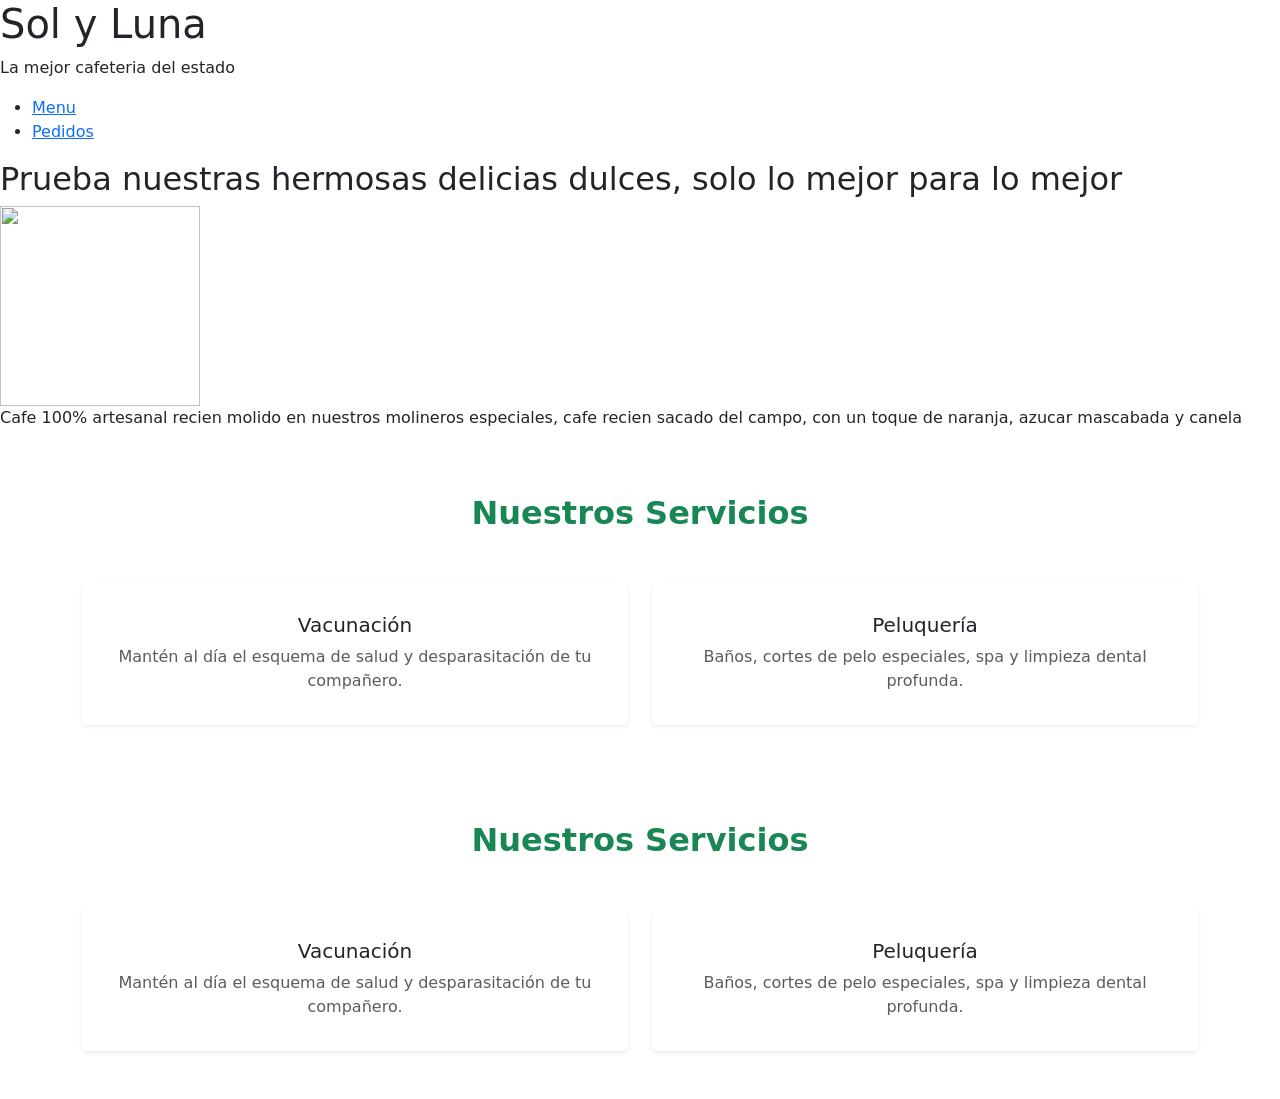
==== index.html @ d02b6acf "creacion" ====
<!DOCTYPE html>
<html lang="es">
<head>
    <meta charset="UTF-8">
    <meta name="viewport" content="width=device-width, initial-scale=1.0">
    <link href="assets/css/bootstrap.css" rel="stylesheet">

    <link rel="stylesheet" href="assets/css/bootstrap-icons/bootstrap-icons.css">
    <title>Sol y Luna - Cafeteria</title>
    <body>
     <header>
         <h1>Sol y Luna</h1>
         <p>La mejor cafeteria del estado</p>
         <nav>
             <ul>
                 <li><a href="paginaDeContenido1.html">Menu</a></li>
                 <li><a href="paginaDeContenido2.html">Pedidos</a></li>
             </ul>
         </nav>
     </header>
  <main>
      <section id="Menu">
          <h2>Prueba nuestras hermosas delicias dulces, solo lo mejor para lo mejor</h2>
          <img src="img/assets/cafe.png" alt="" width="200" height="200">
          <p>Cafe 100% artesanal recien molido en nuestros molineros especiales, cafe recien sacado del campo, con un toque de naranja, azucar mascabada y canela</p>
      </section>

      <section id="servicios" class="py-5">
          <div class="container">
              <h2 class="text-center mb-5 fw-bold text-success">Nuestros Servicios</h2>
              <div class="row g-4">


                  <div class="col-md-6">
                      <div class="card h-100 border-0 shadow-sm text-center p-3">
                          <div class="card-body">
                              <i class="bi bi-shield-plus fs-1 text-success mb-3"></i>
                              <h3 class="card-title h5">Vacunación</h3>
                              <p class="card-text text-muted">Mantén al día el esquema de salud y desparasitación de tu compañero.</p>
                          </div>
                      </div>
                  </div>

                  <div class="col-md-6">
                      <div class="card h-100 border-0 shadow-sm text-center p-3">
                          <div class="card-body">
                              <i class="bi bi-scissors fs-1 text-success mb-3"></i>
                              <h3 class="card-title h5">Peluquería</h3>
                              <p class="card-text text-muted">Baños, cortes de pelo especiales, spa y limpieza dental profunda.</p>
                          </div>
                      </div>
                  </div>

              </div>
          </div>
      </section>
      <section id="servicios" class="py-5">
          <div class="container">
              <h2 class="text-center mb-5 fw-bold text-success">Nuestros Servicios</h2>
              <div class="row g-4">


                  <div class="col-md-6">
                      <div class="card h-100 border-0 shadow-sm text-center p-3">
                          <div class="card-body">
                              <i class="bi bi-shield-plus fs-1 text-success mb-3"></i>
                              <h3 class="card-title h5">Vacunación</h3>
                              <p class="card-text text-muted">Mantén al día el esquema de salud y desparasitación de tu compañero.</p>
                          </div>
                      </div>
                  </div>

                  <div class="col-md-6">
                      <div class="card h-100 border-0 shadow-sm text-center p-3">
                          <div class="card-body">
                              <i class="bi bi-scissors fs-1 text-success mb-3"></i>
                              <h3 class="card-title h5">Peluquería</h3>
                              <p class="card-text text-muted">Baños, cortes de pelo especiales, spa y limpieza dental profunda.</p>
                          </div>
                      </div>
                  </div>

              </div>
          </div>
      </section>
  </main>
     <script src="assets/js/bootstrap.js"></script>
</body>
</head>
</html>
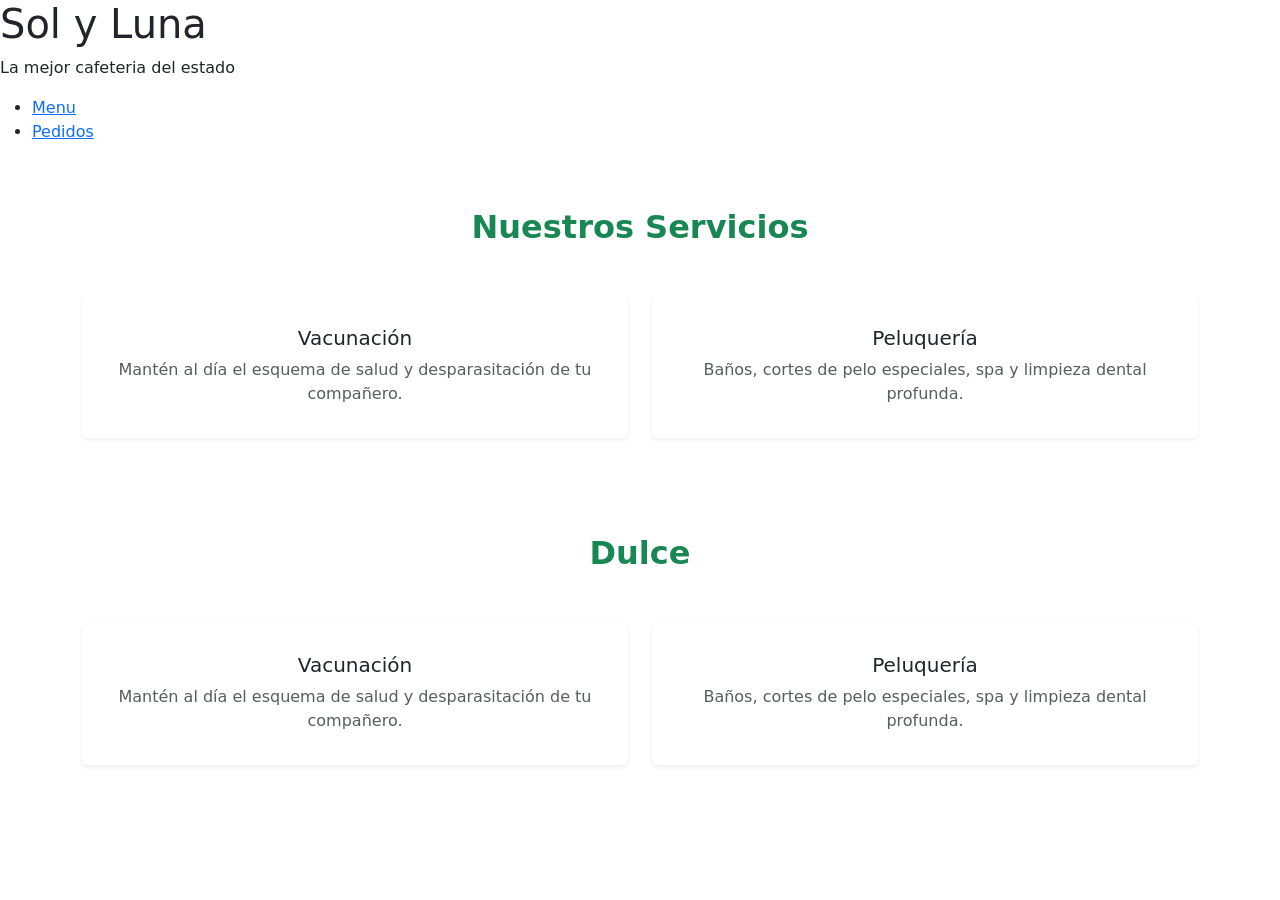
==== commit 54611e80: "resolucion de problema" ====
--- a/index.html
+++ b/index.html
@@ -19,12 +19,6 @@
          </nav>
      </header>
   <main>
-      <section id="Menu">
-          <h2>Prueba nuestras hermosas delicias dulces, solo lo mejor para lo mejor</h2>
-          <img src="img/assets/cafe.png" alt="" width="200" height="200">
-          <p>Cafe 100% artesanal recien molido en nuestros molineros especiales, cafe recien sacado del campo, con un toque de naranja, azucar mascabada y canela</p>
-      </section>
-
       <section id="servicios" class="py-5">
           <div class="container">
               <h2 class="text-center mb-5 fw-bold text-success">Nuestros Servicios</h2>
@@ -56,7 +50,7 @@
       </section>
       <section id="servicios" class="py-5">
           <div class="container">
-              <h2 class="text-center mb-5 fw-bold text-success">Nuestros Servicios</h2>
+              <h2 class="text-center mb-5 fw-bold text-success">Dulce</h2>
               <div class="row g-4">
 
 
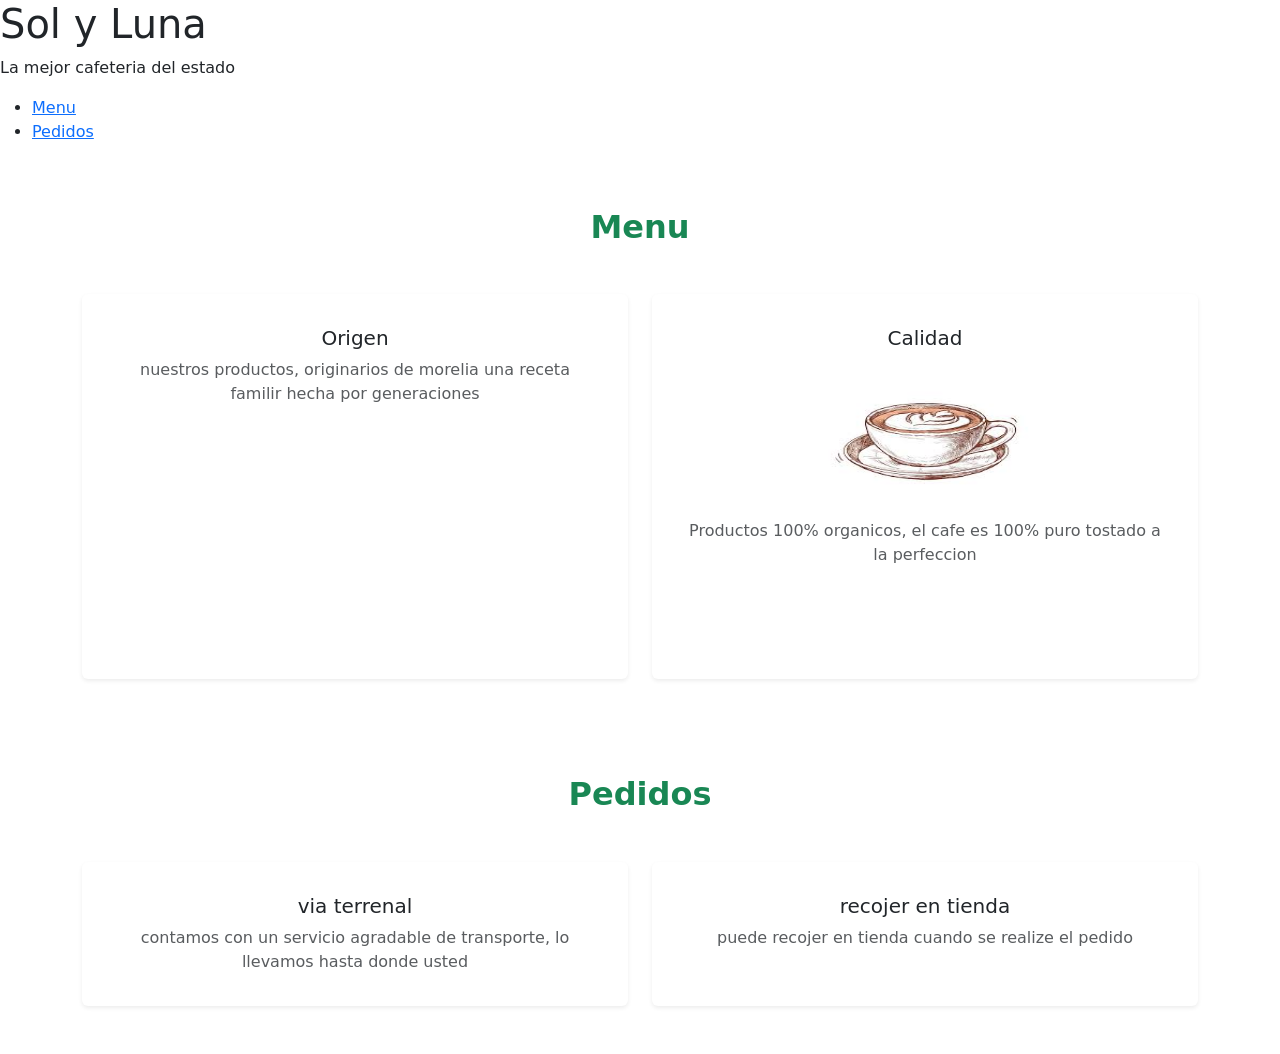
==== commit 42375d93: "subir cambios" ====
--- a/index.html
+++ b/index.html
@@ -8,6 +8,7 @@
     <link rel="stylesheet" href="assets/css/bootstrap-icons/bootstrap-icons.css">
     <title>Sol y Luna - Cafeteria</title>
     <body>
+
      <header>
          <h1>Sol y Luna</h1>
          <p>La mejor cafeteria del estado</p>
@@ -21,7 +22,7 @@
   <main>
       <section id="servicios" class="py-5">
           <div class="container">
-              <h2 class="text-center mb-5 fw-bold text-success">Nuestros Servicios</h2>
+              <h2 class="text-center mb-5 fw-bold text-success">Menu</h2>
               <div class="row g-4">
 
 
@@ -29,8 +30,8 @@
                       <div class="card h-100 border-0 shadow-sm text-center p-3">
                           <div class="card-body">
                               <i class="bi bi-shield-plus fs-1 text-success mb-3"></i>
-                              <h3 class="card-title h5">Vacunación</h3>
-                              <p class="card-text text-muted">Mantén al día el esquema de salud y desparasitación de tu compañero.</p>
+                              <h3 class="card-title h5">Origen</h3>
+                              <p class="card-text text-muted">nuestros productos, originarios de morelia una receta familir hecha por generaciones</p>
                           </div>
                       </div>
                   </div>
@@ -39,8 +40,9 @@
                       <div class="card h-100 border-0 shadow-sm text-center p-3">
                           <div class="card-body">
                               <i class="bi bi-scissors fs-1 text-success mb-3"></i>
-                              <h3 class="card-title h5">Peluquería</h3>
-                              <p class="card-text text-muted">Baños, cortes de pelo especiales, spa y limpieza dental profunda.</p>
+                              <h3 class="card-title h5">Calidad</h3>
+                              <img src="assets/img/cafe.jpg" alt="" width="50%" height="50%">
+                              <p class="card-text text-muted">Productos 100% organicos, el cafe es 100% puro tostado a la perfeccion</p>
                           </div>
                       </div>
                   </div>
@@ -50,7 +52,7 @@
       </section>
       <section id="servicios" class="py-5">
           <div class="container">
-              <h2 class="text-center mb-5 fw-bold text-success">Dulce</h2>
+              <h2 class="text-center mb-5 fw-bold text-success">Pedidos</h2>
               <div class="row g-4">
 
 
@@ -58,8 +60,8 @@
                       <div class="card h-100 border-0 shadow-sm text-center p-3">
                           <div class="card-body">
                               <i class="bi bi-shield-plus fs-1 text-success mb-3"></i>
-                              <h3 class="card-title h5">Vacunación</h3>
-                              <p class="card-text text-muted">Mantén al día el esquema de salud y desparasitación de tu compañero.</p>
+                              <h3 class="card-title h5">via terrenal</h3>
+                              <p class="card-text text-muted">contamos con un servicio agradable de transporte, lo llevamos hasta donde usted </p>
                           </div>
                       </div>
                   </div>
@@ -68,8 +70,8 @@
                       <div class="card h-100 border-0 shadow-sm text-center p-3">
                           <div class="card-body">
                               <i class="bi bi-scissors fs-1 text-success mb-3"></i>
-                              <h3 class="card-title h5">Peluquería</h3>
-                              <p class="card-text text-muted">Baños, cortes de pelo especiales, spa y limpieza dental profunda.</p>
+                              <h3 class="card-title h5">recojer en tienda</h3>
+                              <p class="card-text text-muted">puede recojer en tienda cuando se realize el pedido</p>
                           </div>
                       </div>
                   </div>
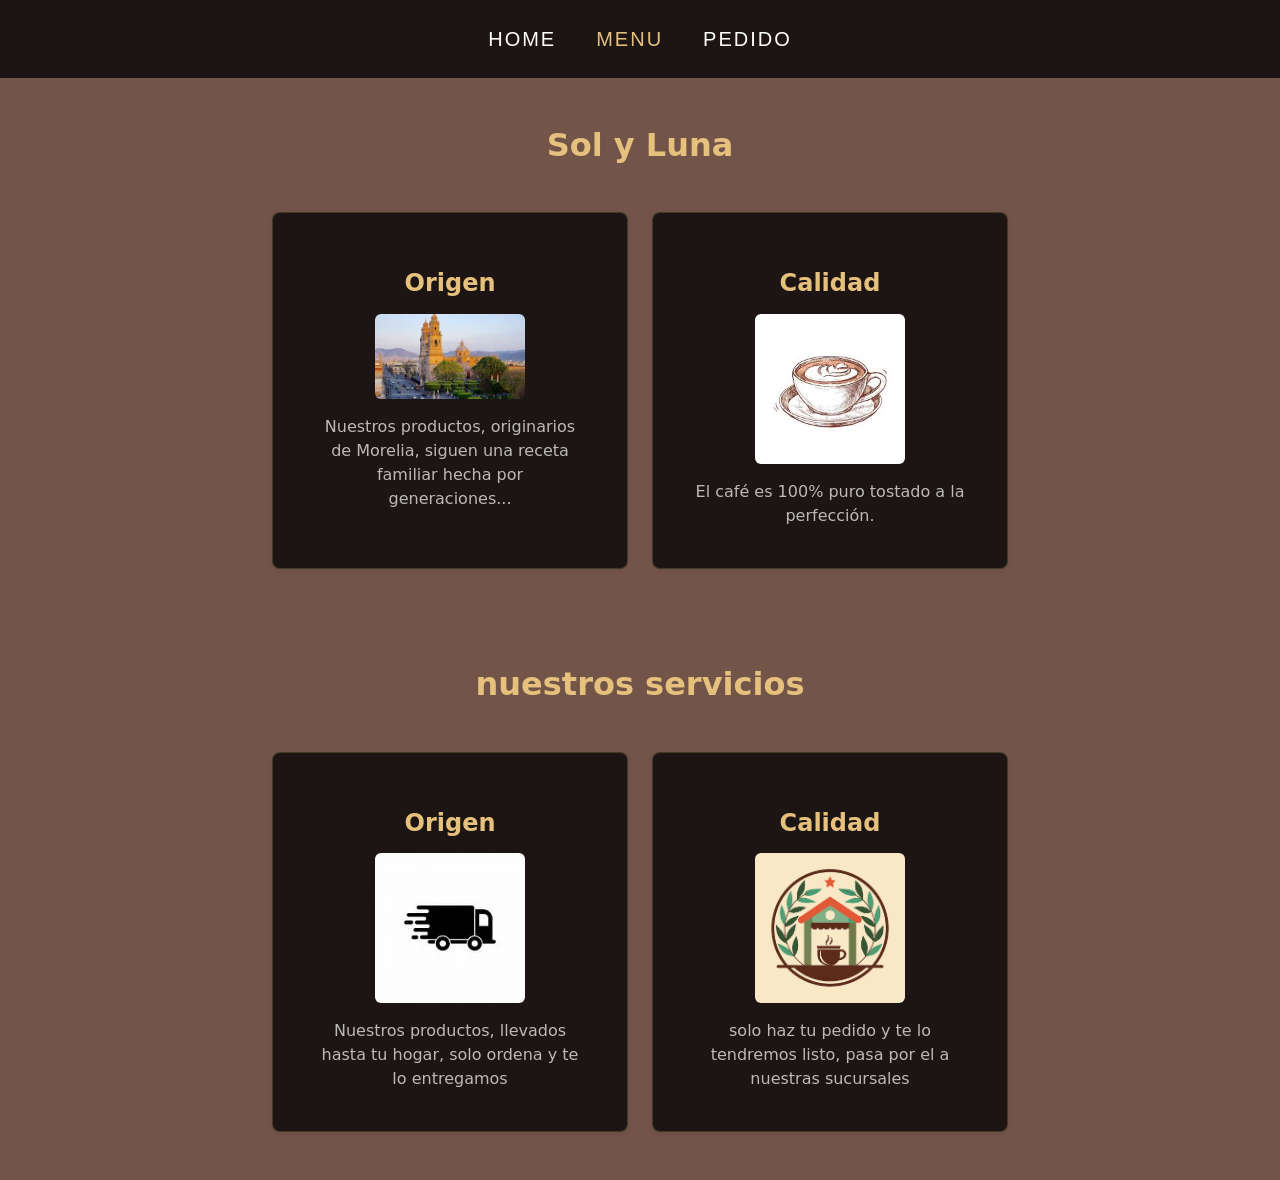
==== commit bbf5ad42: "pagina terminada" ====
--- a/index.html
+++ b/index.html
@@ -4,74 +4,103 @@
     <meta charset="UTF-8">
     <meta name="viewport" content="width=device-width, initial-scale=1.0">
     <link href="assets/css/bootstrap.css" rel="stylesheet">
-
-    <link rel="stylesheet" href="assets/css/bootstrap-icons/bootstrap-icons.css">
+    <link rel="stylesheet" href="assets/css/custom.css">
     <title>Sol y Luna - Cafeteria</title>
+</head>
     <body>
 
-     <header>
-         <h1>Sol y Luna</h1>
-         <p>La mejor cafeteria del estado</p>
-         <nav>
-             <ul>
-                 <li><a href="paginaDeContenido1.html">Menu</a></li>
-                 <li><a href="paginaDeContenido2.html">Pedidos</a></li>
-             </ul>
+         <nav class="navbar navbar-expand-lg navbar-dark custom-navbar sticky-top">
+             <div class="container">
+                 <button class="navbar-toggler" type="button" data-bs-toggle="collapse" data-bs-target="#navbarNav">
+                     <span class="navbar-toggler-icon"></span>
+                 </button>
+                 <div class="collapse navbar-collapse justify-content-center" id="navbarNav">
+                     <ul class="navbar-nav gap-4 text-center">
+                         <li class="nav-item"><a class="nav-link" href="index.html">HOME</a></li>
+                         <li class="nav-item"><a class="nav-link active" href="paginaDeContenido1.html">MENU</a></li>
+                         <li class="nav-item"><a class="nav-link" href="paginaDeContenido2.html">PEDIDO</a></li>
+                     </ul>
+                 </div>
+             </div>
          </nav>
-     </header>
-  <main>
-      <section id="servicios" class="py-5">
+  <main style="background-color: var(--bg-warm-coffee)">
+      <section id="servicios1" class="py-5" style="background-color: var(--bg-warm-coffee)">
+
+              <div class="container">
+                  <h2 class="text-center mb-5 fw-bold text-success titles">Sol y Luna</h2>
+
+                  <div class="row g-4 justify-content-center">
+
+                      <div class="col-md-6 col-lg-4">
+                          <div class="card h-100 border-0 shadow-sm bg-white text-center p-4 rounded-3">
+                              <div class="card-body d-flex flex-column align-items-center">
+                                  <div class="text-success mb-3">
+                                      <i class="bi bi-shield-plus fs-1"></i>
+                                  </div>
+                                  <h3 class="card-title h4 fw-semibold text-dark mb-3">Origen</h3>
+                                  <div class="mb-3 d-flex justify-content-center" style="max-width: 150px;">
+                                      <img src="assets/img/immorelia.jpg" alt="Morelia" class="img-fluid rounded">
+                                  </div>
+                                  <p class="card-text text-muted lh-base">
+                                      Nuestros productos, originarios de Morelia, siguen una receta familiar hecha por generaciones...
+                                  </p>
+                              </div>
+                          </div>
+                      </div>
+
+                      <div class="col-md-6 col-lg-4">
+                          <div class="card h-100 border-0 shadow-sm bg-white text-center p-4 rounded-3">
+                              <div class="card-body d-flex flex-column align-items-center">
+                                  <div class="text-success mb-3">
+                                      <i class="bi bi-gem fs-1"></i> </div>
+                                  <h3 class="card-title h4 fw-semibold text-dark mb-3">Calidad</h3>
+                                  <div class="mb-3 d-flex justify-content-center" style="max-width: 150px;">
+                                      <img src="assets/img/cafe.jpg" alt="Calidad" class="img-fluid rounded"> </div>
+                                  <p class="card-text text-muted lh-base">
+                                      El café es 100% puro tostado a la perfección.
+                                  </p>
+                              </div>
+                          </div>
+                      </div>
+
+                  </div>
+              </div>
+          </section>
+      <section id="servicios" class="py-5" style="background-color: var(--bg-warm-coffee)">
+
           <div class="container">
-              <h2 class="text-center mb-5 fw-bold text-success">Menu</h2>
-              <div class="row g-4">
+              <h2 class="text-center mb-5 fw-bold text-success titles">nuestros servicios</h2>
 
+              <div class="row g-4 justify-content-center">
 
-                  <div class="col-md-6">
-                      <div class="card h-100 border-0 shadow-sm text-center p-3">
-                          <div class="card-body">
-                              <i class="bi bi-shield-plus fs-1 text-success mb-3"></i>
-                              <h3 class="card-title h5">Origen</h3>
-                              <p class="card-text text-muted">nuestros productos, originarios de morelia una receta familir hecha por generaciones</p>
+                  <div class="col-md-6 col-lg-4">
+                      <div class="card h-100 border-0 shadow-sm bg-white text-center p-4 rounded-3">
+                          <div class="card-body d-flex flex-column align-items-center">
+                              <div class="text-success mb-3">
+                                  <i class="bi bi-shield-plus fs-1"></i>
+                              </div>
+                              <h3 class="card-title h4 fw-semibold text-dark mb-3">Origen</h3>
+                              <div class="mb-3 d-flex justify-content-center" style="max-width: 150px;">
+                                  <img src="assets/img/imcarro.jpg" alt="Morelia" class="img-fluid rounded">
+                              </div>
+                              <p class="card-text text-muted lh-base">
+                                  Nuestros productos, llevados hasta tu hogar, solo ordena y te lo entregamos
+                              </p>
                           </div>
                       </div>
                   </div>
 
-                  <div class="col-md-6">
-                      <div class="card h-100 border-0 shadow-sm text-center p-3">
-                          <div class="card-body">
-                              <i class="bi bi-scissors fs-1 text-success mb-3"></i>
-                              <h3 class="card-title h5">Calidad</h3>
-                              <img src="assets/img/cafe.jpg" alt="" width="50%" height="50%">
-                              <p class="card-text text-muted">Productos 100% organicos, el cafe es 100% puro tostado a la perfeccion</p>
-                          </div>
-                      </div>
-                  </div>
-
-              </div>
-          </div>
-      </section>
-      <section id="servicios" class="py-5">
-          <div class="container">
-              <h2 class="text-center mb-5 fw-bold text-success">Pedidos</h2>
-              <div class="row g-4">
-
-
-                  <div class="col-md-6">
-                      <div class="card h-100 border-0 shadow-sm text-center p-3">
-                          <div class="card-body">
-                              <i class="bi bi-shield-plus fs-1 text-success mb-3"></i>
-                              <h3 class="card-title h5">via terrenal</h3>
-                              <p class="card-text text-muted">contamos con un servicio agradable de transporte, lo llevamos hasta donde usted </p>
-                          </div>
-                      </div>
-                  </div>
-
-                  <div class="col-md-6">
-                      <div class="card h-100 border-0 shadow-sm text-center p-3">
-                          <div class="card-body">
-                              <i class="bi bi-scissors fs-1 text-success mb-3"></i>
-                              <h3 class="card-title h5">recojer en tienda</h3>
-                              <p class="card-text text-muted">puede recojer en tienda cuando se realize el pedido</p>
+                  <div class="col-md-6 col-lg-4">
+                      <div class="card h-100 border-0 shadow-sm bg-white text-center p-4 rounded-3">
+                          <div class="card-body d-flex flex-column align-items-center">
+                              <div class="text-success mb-3">
+                                  <i class="bi bi-gem fs-1"></i> </div>
+                              <h3 class="card-title h4 fw-semibold text-dark mb-3">Calidad</h3>
+                              <div class="mb-3 d-flex justify-content-center" style="max-width: 150px;">
+                                  <img src="assets/img/imcafeteria.avif" alt="Calidad" class="img-fluid rounded"> </div>
+                              <p class="card-text text-muted lh-base">
+                                  solo haz tu pedido y te lo tendremos listo, pasa por el a nuestras sucursales
+                              </p>
                           </div>
                       </div>
                   </div>
@@ -82,5 +111,4 @@
   </main>
      <script src="assets/js/bootstrap.js"></script>
 </body>
-</head>
 </html>
--- a/assets/css/custom.css
+++ b/assets/css/custom.css
@@ -0,0 +1,156 @@
+/* Variables de color basadas en tu imagen */
+:root {
+    --bg-dark-chocolate: #1c1514;
+    --bg-warm-coffee: #735449;
+    --accent-gold: #e5c17d;
+    --font-menu: 'Barlow Condensed', sans-serif;
+    --font-title: 'Playfair Display', serif;
+    --font-slogan: 'Great Vibes', cursive;
+}
+
+/* --- NAVBAR --- */
+.custom-navbar {
+    background-color: var(--bg-dark-chocolate) !important;
+    padding: 1rem 0;
+}
+
+.custom-navbar .nav-link {
+    font-family: var(--font-menu);
+    font-size: 1.25rem;
+    letter-spacing: 2px;
+    color: #ffffff !important;
+    transition: color 0.3s ease;
+}
+
+.custom-navbar .nav-link:hover,
+.custom-navbar .nav-link.active {
+    color: var(--accent-gold) !important;
+}
+
+/* --- HERO SECTION --- */
+.hero-section {
+    background-color: var(--bg-warm-coffee);
+    /* Si tienes círculos difuminados de fondo como la imagen, puedes usar gradientes circulares: */
+    background-image: radial-gradient(circle at 80% 20%, rgba(255,255,255,0.08) 0%, transparent 40%),
+    radial-gradient(circle at 10% 80%, rgba(0,0,0,0.15) 0%, transparent 30%);
+    min-height: 85vh;
+    padding: 3rem 0;
+}
+
+/* Tipografías del Logo/Marca */
+.brand-title {
+    font-family: var(--font-title);
+    font-size: 4.5rem;
+    color: #4a332c; /* Tono marrón oscuro del texto "Taza" */
+    margin-bottom: -1.5rem; /* Ajuste para encimar ligeramente las letras */
+}
+
+.brand-subtitle {
+    font-family: var(--font-title);
+    font-size: 5.5rem;
+    font-style: italic;
+    color: var(--accent-gold);
+    text-shadow: 1px 1px 2px rgba(0,0,0,0.2);
+}
+
+.brand-slogan {
+    font-family: var(--font-slogan);
+    font-size: 2.2rem;
+    color: #ffffff;
+    opacity: 0.9;
+    margin-top: 1rem;
+}
+
+/* Animación sutil para la taza de café */
+.hero-img {
+    max-height: 400px;
+    filter: drop-shadow(5px 5px 15px rgba(0,0,0,0.3));
+}
+
+body { background-color: var(--bg-warm-coffee) ; color: white; }
+main{background-color: var(--bg-warm-coffee) !important; color: white;}
+#servicios1 #servicios{
+    background-color: var(--bg-warm-coffee) !important;
+}
+.menu-card {
+    background-color: var(--bg-dark-chocolate);
+    border: 1px solid rgba(230, 197, 125, 0.2);
+    transition: transform 0.3s ease;
+}
+.menu-card:hover { transform: translateY(-5px); }
+.nav-tabs .nav-link { color: white; font-family: var(--font-menu); }
+.nav-tabs .nav-link.active {
+    background-color: var(--accent-gold);
+    color: var(--bg-dark-chocolate) !important;
+    border-color: var(--accent-gold);
+}
+.price { color: var(--accent-gold); font-family: var(--font-menu); font-size: 1.4rem; }
+
+.form-control, .form-select {
+    background-color: rgba(255,255,255,0.05);
+    border: 1px solid rgba(230, 197, 125, 0.3);
+    color: white;
+}
+.form-control:focus, .form-select:focus {
+    background-color: rgba(255,255,255,0.1);
+    border-color: var(--accent-gold);
+    color: white;
+    box-shadow: 0 0 0 0.25px var(--accent-gold);
+}
+.btn-order {
+    background-color: var(--accent-gold);
+    color: var(--bg-dark-chocolate);
+    font-family: var(--font-menu);
+    font-weight: bold;
+    letter-spacing: 1px;
+}
+.btn-order:hover {
+    background-color: #d4af37;
+    color: var(--bg-dark-chocolate);
+}
+
+.card {
+    background-color: var(--bg-dark-chocolate) !important;
+    border: 1px solid rgba(230, 197, 125, 0.2) !important;
+}
+.card-title {
+    color: var(--accent-gold) !important;
+}
+.card-text {
+    color: rgba(255, 255, 255, 0.7) !important;
+}
+.titles{
+    color: var(--accent-gold) !important;
+}
+.form-container {
+    background-color: var(--bg-dark-chocolate);
+    border-radius: 15px;
+    padding: 2.5rem;
+    box-shadow: 0 10px 30px rgba(0,0,0,0.3);
+    border: 1px solid rgba(230, 197, 125, 0.1);
+}
+.form-control, .form-select {
+    background-color: rgba(255,255,255,0.05);
+    border: 1px solid rgba(230, 197, 125, 0.3);
+    color: white;
+}
+.form-control:focus, .form-select:focus {
+    background-color: rgba(255,255,255,0.1);
+    border-color: var(--accent-gold);
+    color: white;
+    box-shadow: 0 0 0 0.25px var(--accent-gold);
+}
+.btn-order {
+    background-color: var(--accent-gold);
+    color: var(--bg-dark-chocolate);
+    font-family: var(--font-menu);
+    font-weight: bold;
+    letter-spacing: 1px;
+}
+.btn-order:hover {
+    background-color: #d4af37;
+    color: var(--bg-dark-chocolate);
+}
+input::placeholder{
+    color: white !important;
+}
